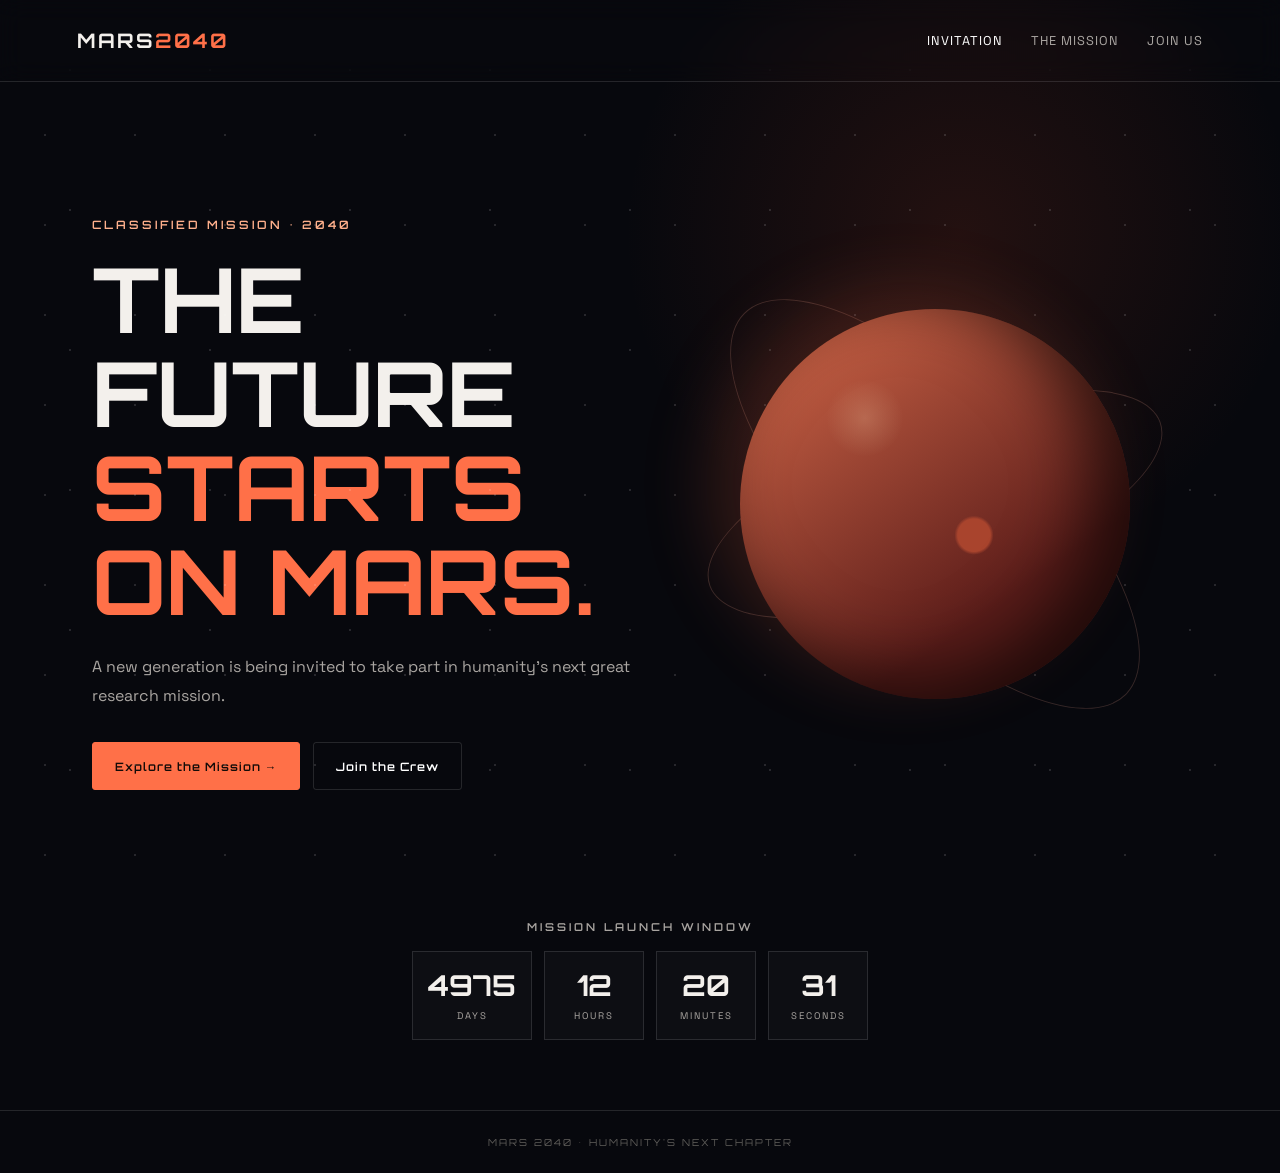
==== index.html @ 0d986674 "Add files via upload" ====
<!doctype html><html><head><meta charset='utf-8'><meta name='viewport' content='width=device-width,initial-scale=1'><title>MARS 2040</title><link rel='stylesheet' href='style.css'></head><body><header><a class='logo' href='index.html'>MARS<span>2040</span></a><nav><a class='active' href='index.html'>Invitation</a><a href='mission.html'>The Mission</a><a href='join.html'>Join Us</a></nav></header><main class='hero'><section><p class='eyebrow'>CLASSIFIED MISSION • 2040</p><h1>THE FUTURE<br><span>STARTS ON MARS.</span></h1><p class='intro'>A new generation is being invited to take part in humanity's next great research mission.</p><div class='actions'><a class='btn primary' href='mission.html'>Explore the Mission →</a><a class='btn ghost' href='join.html'>Join the Crew</a></div></section><div class='planet-wrap'><div class='orbit one'></div><div class='orbit two'></div><div class='planet'></div></div></main><section class='countdown-section'><p>MISSION LAUNCH WINDOW</p><div class='countdown'><div><b id='days'>000</b><small>DAYS</small></div><div><b id='hours'>00</b><small>HOURS</small></div><div><b id='minutes'>00</b><small>MINUTES</small></div><div><b id='seconds'>00</b><small>SECONDS</small></div></div></section><footer>MARS 2040 • HUMANITY'S NEXT CHAPTER</footer><script src='script.js'></script></body></html>
---- style.css ----
@import url('https://fonts.googleapis.com/css2?family=Orbitron:wght@400;600;700;800&family=Space+Grotesk:wght@400;500;600&display=swap');:root{--bg:#07080d;--text:#f3f0ec;--muted:#a9a5a1;--accent:#ff7048;--accent2:#ffb08c;--line:#ffffff1f;--panel:#11121bd1}*{box-sizing:border-box;margin:0;padding:0}body{min-height:100vh;color:var(--text);background:radial-gradient(circle at 75% 20%,#be412328,transparent 25%),var(--bg);font-family:'Space Grotesk',sans-serif}body:before{content:'';position:fixed;inset:0;background-image:radial-gradient(#fff 1px,transparent 1px),radial-gradient(#fff 1px,transparent 1px);background-size:90px 90px,140px 140px;opacity:.13;pointer-events:none}header{height:82px;display:flex;align-items:center;justify-content:space-between;padding:0 6vw;border-bottom:1px solid var(--line);backdrop-filter:blur(12px)}.logo{color:var(--text);text-decoration:none;font:700 1.25rem Orbitron;letter-spacing:2px}.logo span,h1 span,.page-title span{color:var(--accent)}nav{display:flex;gap:28px}nav a{color:var(--muted);text-decoration:none;font-size:.8rem;letter-spacing:1px;text-transform:uppercase}nav a.active,nav a:hover{color:white}.hero{min-height:calc(100vh - 82px);max-width:1250px;margin:auto;padding:55px 6vw 30px;display:grid;grid-template-columns:1.05fr .95fr;align-items:center;gap:30px}.eyebrow{color:var(--accent2);font:600 .72rem Orbitron;letter-spacing:3px;margin-bottom:20px}h1,.page-title{font-family:Orbitron;line-height:1.05}.hero h1{font-size:clamp(3rem,7vw,6.6rem)}.intro,.lead{color:var(--muted);line-height:1.8;max-width:570px;margin-top:25px}.actions{display:flex;gap:13px;margin-top:32px;flex-wrap:wrap}.btn{display:inline-flex;align-items:center;justify-content:center;min-height:48px;padding:0 22px;border-radius:3px;text-decoration:none;border:1px solid var(--line);cursor:pointer;font:600 .72rem Orbitron;letter-spacing:1px}.primary{color:#130b08;background:var(--accent);border-color:var(--accent)}.ghost{color:white;background:transparent}.planet-wrap{height:500px;position:relative;display:grid;place-items:center}.planet{width:min(390px,70vw);aspect-ratio:1;border-radius:50%;background:radial-gradient(circle at 32% 28%,#ffdcb433,transparent 10%),radial-gradient(circle at 60% 58%,#a9442d 0 5%,transparent 6%),linear-gradient(145deg,#d86b4b,#5c1d1a 72%);box-shadow:-30px -20px 70px #ff6a412e,inset -35px -20px 70px #000a;z-index:2;animation:float 5s ease-in-out infinite}.orbit{position:absolute;border:1px solid #ffb09c30;border-radius:50%}.one{width:480px;height:170px;transform:rotate(-20deg)}.two{width:540px;height:210px;transform:rotate(45deg)}.countdown-section{text-align:center;padding:20px 6vw 70px}.countdown-section>p{color:var(--muted);font:600 .68rem Orbitron;letter-spacing:3px}.countdown{display:flex;justify-content:center;gap:12px;margin-top:17px}.countdown div{min-width:100px;padding:15px;border:1px solid var(--line);background:#ffffff06}.countdown b{display:block;font:700 1.8rem Orbitron}.countdown small{color:var(--muted);font-size:.6rem;letter-spacing:2px}.page{max-width:1120px;margin:auto;padding:90px 6vw 100px;min-height:calc(100vh - 82px)}.page-title{font-size:clamp(2.7rem,6vw,5.2rem)}.cards{display:grid;grid-template-columns:repeat(3,1fr);gap:16px;margin:50px 0}.card,.form-card{border:1px solid var(--line);background:var(--panel);padding:28px}.icon{color:var(--accent);font-size:2rem;margin-bottom:22px}.card h2{font:1rem Orbitron;margin-bottom:12px}.card p{color:var(--muted);line-height:1.7;font-size:.9rem}.mission-grid{display:grid;grid-template-columns:1fr 1fr;gap:40px;margin-bottom:40px}.data-row{display:flex;justify-content:space-between;padding:17px 0;border-bottom:1px solid var(--line);color:var(--muted)}.data-row strong{color:white;font:700 .7rem Orbitron}.quote-box{padding:30px;border-left:2px solid var(--accent);background:#ff643c0a}.quote-box span{font:700 3rem Georgia;color:var(--accent)}.quote-box p{font-size:1.15rem;line-height:1.7}.join-page{display:grid;grid-template-columns:1fr .8fr;gap:70px;align-items:center}.form-card label{display:block;color:var(--muted);font-size:.78rem;margin-bottom:18px}input,select,textarea{width:100%;margin-top:8px;padding:13px 14px;color:white;background:#ffffff0a;border:1px solid var(--line);outline:none;font:.9rem 'Space Grotesk'}input:focus,select:focus,textarea:focus{border-color:var(--accent)}select option{background:#12131a}.full{width:100%}.form-message{min-height:22px;color:var(--accent2);font-size:.8rem;margin-top:13px;text-align:center}.mini-stats{display:flex;gap:25px;margin-top:35px;flex-wrap:wrap}.mini-stats span{color:var(--muted);font-size:.65rem;letter-spacing:1px}.mini-stats strong{display:block;color:var(--accent);font:700 1.4rem Orbitron;margin-bottom:5px}footer{text-align:center;color:#5f5d5a;font:.6rem Orbitron;letter-spacing:2px;padding:25px;border-top:1px solid var(--line)}@keyframes float{0%,100%{transform:translateY(0)}50%{transform:translateY(-13px)}}@media(max-width:800px){header{height:auto;padding:20px 6vw;gap:18px;flex-direction:column}nav{gap:14px;flex-wrap:wrap;justify-content:center}.hero,.join-page,.mission-grid{grid-template-columns:1fr}.hero{text-align:center;padding-top:65px}.intro{margin:auto}.actions{justify-content:center}.planet-wrap{height:380px}.planet{width:280px}.one{width:350px;height:130px}.two{width:400px;height:160px}.cards{grid-template-columns:1fr}.countdown div{min-width:70px;padding:12px 7px}.countdown b{font-size:1.15rem}}
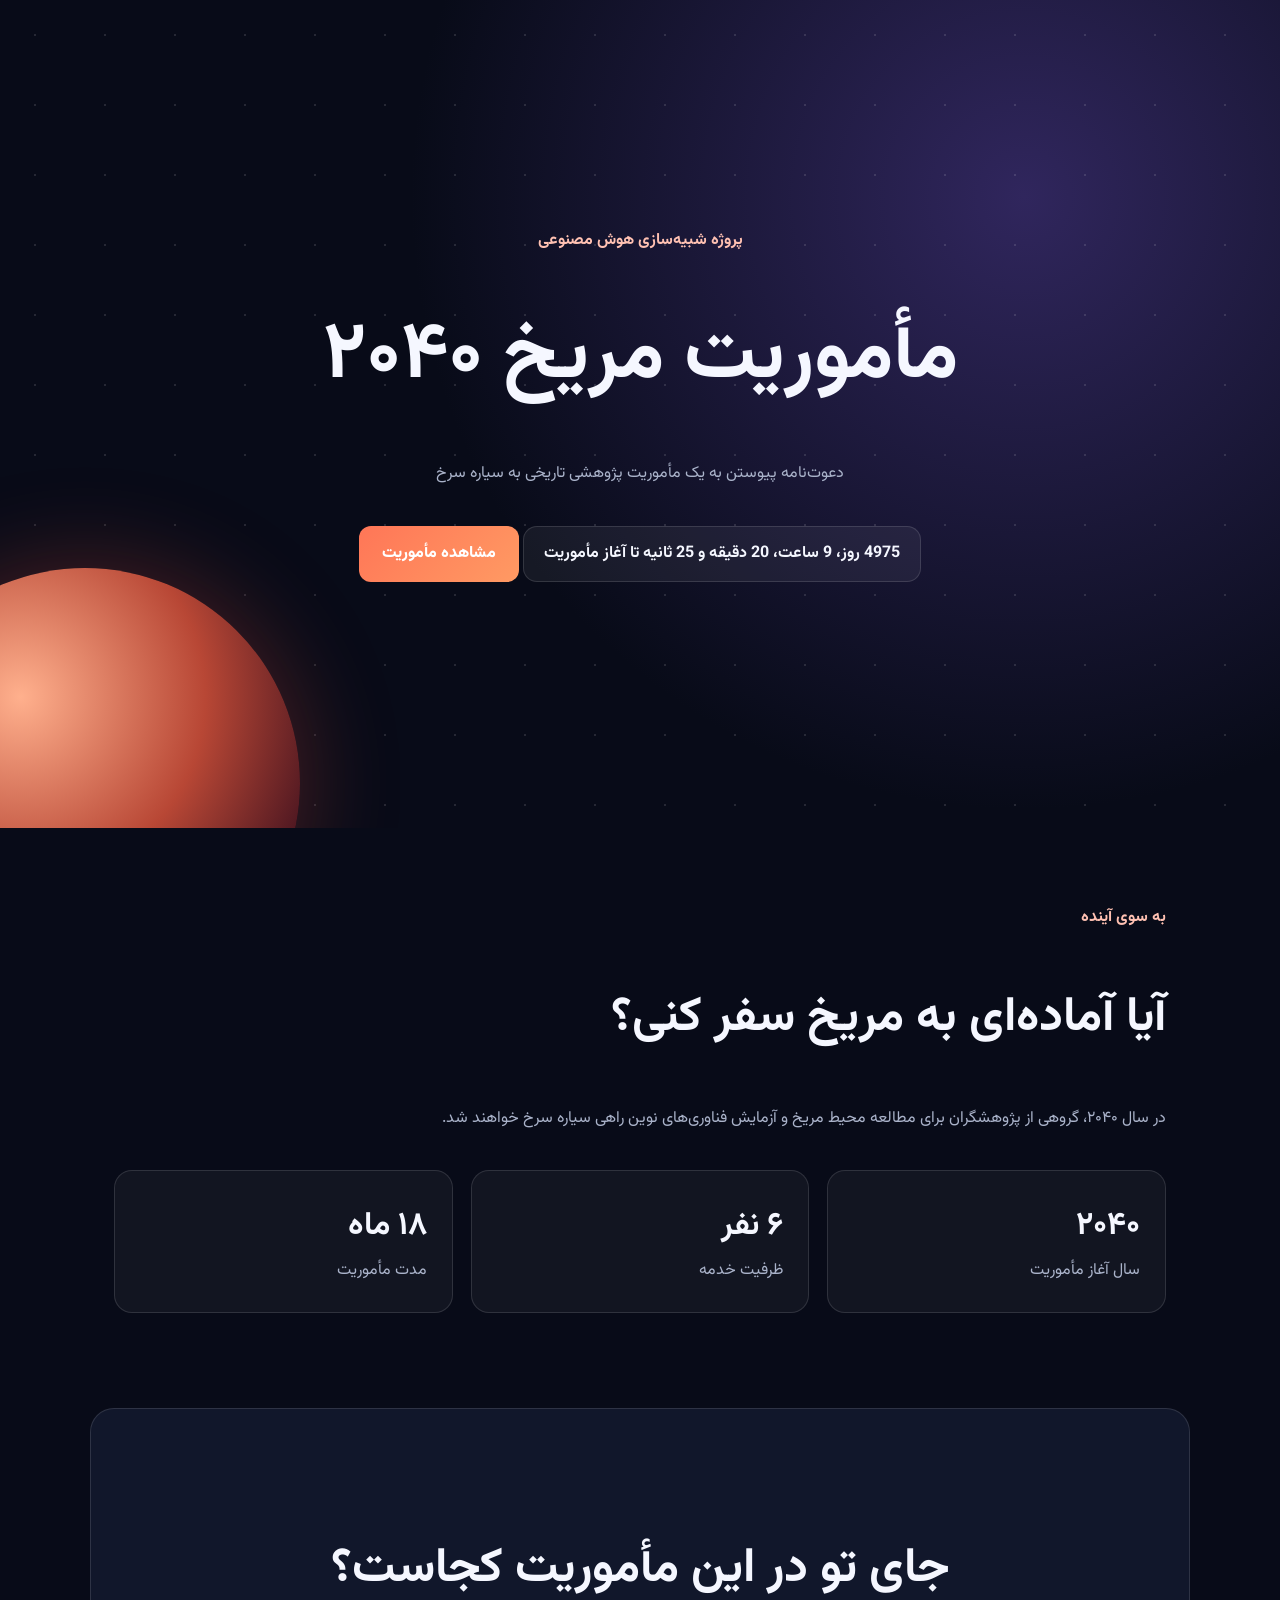
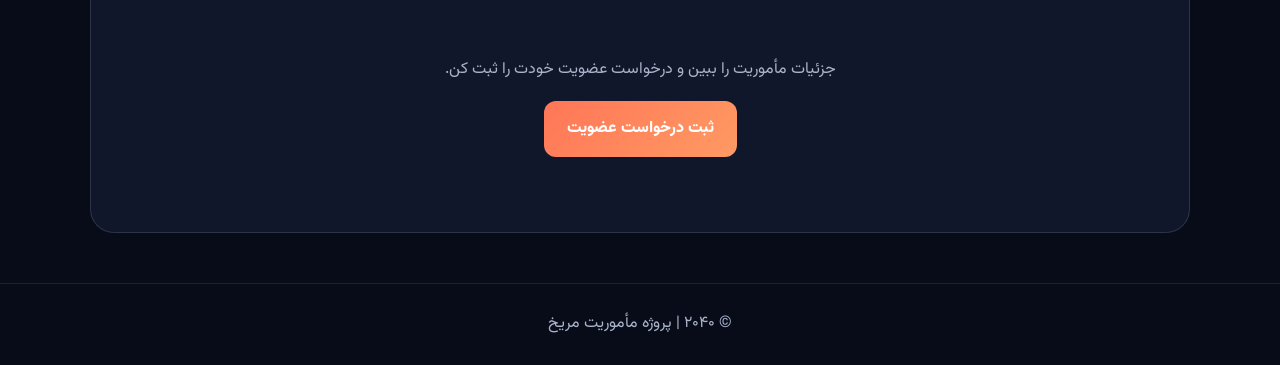
==== commit 80dc90b4: "Add files via upload" ====
--- a/index.html
+++ b/index.html
@@ -1 +1,23 @@
-<!doctype html><html><head><meta charset='utf-8'><meta name='viewport' content='width=device-width,initial-scale=1'><title>MARS 2040</title><link rel='stylesheet' href='style.css'></head><body><header><a class='logo' href='index.html'>MARS<span>2040</span></a><nav><a class='active' href='index.html'>Invitation</a><a href='mission.html'>The Mission</a><a href='join.html'>Join Us</a></nav></header><main class='hero'><section><p class='eyebrow'>CLASSIFIED MISSION • 2040</p><h1>THE FUTURE<br><span>STARTS ON MARS.</span></h1><p class='intro'>A new generation is being invited to take part in humanity's next great research mission.</p><div class='actions'><a class='btn primary' href='mission.html'>Explore the Mission →</a><a class='btn ghost' href='join.html'>Join the Crew</a></div></section><div class='planet-wrap'><div class='orbit one'></div><div class='orbit two'></div><div class='planet'></div></div></main><section class='countdown-section'><p>MISSION LAUNCH WINDOW</p><div class='countdown'><div><b id='days'>000</b><small>DAYS</small></div><div><b id='hours'>00</b><small>HOURS</small></div><div><b id='minutes'>00</b><small>MINUTES</small></div><div><b id='seconds'>00</b><small>SECONDS</small></div></div></section><footer>MARS 2040 • HUMANITY'S NEXT CHAPTER</footer><script src='script.js'></script></body></html>
+<!DOCTYPE html>
+<html lang="fa" dir="rtl">
+<head>
+<meta charset="UTF-8"><meta name="viewport" content="width=device-width, initial-scale=1.0">
+<title>مأموریت مریخ ۲۰۴۰</title><link rel="stylesheet" href="style.css">
+</head>
+<body>
+<header class="hero"><div class="planet"></div><div class="hero-content">
+<span class="badge">پروژه شبیه‌سازی هوش مصنوعی</span>
+<h1>مأموریت مریخ ۲۰۴۰</h1>
+<p>دعوت‌نامه پیوستن به یک مأموریت پژوهشی تاریخی به سیاره سرخ</p>
+<div id="countdown" class="countdown">در حال محاسبه...</div>
+<a class="btn" href="mission.html">مشاهده مأموریت</a>
+</div></header>
+<main>
+<section class="section"><span class="eyebrow">به سوی آینده</span>
+<h2>آیا آماده‌ای به مریخ سفر کنی؟</h2>
+<p>در سال ۲۰۴۰، گروهی از پژوهشگران برای مطالعه محیط مریخ و آزمایش فناوری‌های نوین راهی سیاره سرخ خواهند شد.</p>
+<div class="cards"><div class="card"><b>۲۰۴۰</b><span>سال آغاز مأموریت</span></div><div class="card"><b>۶ نفر</b><span>ظرفیت خدمه</span></div><div class="card"><b>۱۸ ماه</b><span>مدت مأموریت</span></div></div>
+</section>
+<section class="section callout"><h2>جای تو در این مأموریت کجاست؟</h2><p>جزئیات مأموریت را ببین و درخواست عضویت خودت را ثبت کن.</p><a class="btn" href="join.html">ثبت درخواست عضویت</a></section>
+</main><footer>© ۲۰۴۰ | پروژه مأموریت مریخ</footer><script src="script.js"></script>
+</body></html>
--- a/style.css
+++ b/style.css
@@ -1 +1,10 @@
-@import url('https://fonts.googleapis.com/css2?family=Orbitron:wght@400;600;700;800&family=Space+Grotesk:wght@400;500;600&display=swap');:root{--bg:#07080d;--text:#f3f0ec;--muted:#a9a5a1;--accent:#ff7048;--accent2:#ffb08c;--line:#ffffff1f;--panel:#11121bd1}*{box-sizing:border-box;margin:0;padding:0}body{min-height:100vh;color:var(--text);background:radial-gradient(circle at 75% 20%,#be412328,transparent 25%),var(--bg);font-family:'Space Grotesk',sans-serif}body:before{content:'';position:fixed;inset:0;background-image:radial-gradient(#fff 1px,transparent 1px),radial-gradient(#fff 1px,transparent 1px);background-size:90px 90px,140px 140px;opacity:.13;pointer-events:none}header{height:82px;display:flex;align-items:center;justify-content:space-between;padding:0 6vw;border-bottom:1px solid var(--line);backdrop-filter:blur(12px)}.logo{color:var(--text);text-decoration:none;font:700 1.25rem Orbitron;letter-spacing:2px}.logo span,h1 span,.page-title span{color:var(--accent)}nav{display:flex;gap:28px}nav a{color:var(--muted);text-decoration:none;font-size:.8rem;letter-spacing:1px;text-transform:uppercase}nav a.active,nav a:hover{color:white}.hero{min-height:calc(100vh - 82px);max-width:1250px;margin:auto;padding:55px 6vw 30px;display:grid;grid-template-columns:1.05fr .95fr;align-items:center;gap:30px}.eyebrow{color:var(--accent2);font:600 .72rem Orbitron;letter-spacing:3px;margin-bottom:20px}h1,.page-title{font-family:Orbitron;line-height:1.05}.hero h1{font-size:clamp(3rem,7vw,6.6rem)}.intro,.lead{color:var(--muted);line-height:1.8;max-width:570px;margin-top:25px}.actions{display:flex;gap:13px;margin-top:32px;flex-wrap:wrap}.btn{display:inline-flex;align-items:center;justify-content:center;min-height:48px;padding:0 22px;border-radius:3px;text-decoration:none;border:1px solid var(--line);cursor:pointer;font:600 .72rem Orbitron;letter-spacing:1px}.primary{color:#130b08;background:var(--accent);border-color:var(--accent)}.ghost{color:white;background:transparent}.planet-wrap{height:500px;position:relative;display:grid;place-items:center}.planet{width:min(390px,70vw);aspect-ratio:1;border-radius:50%;background:radial-gradient(circle at 32% 28%,#ffdcb433,transparent 10%),radial-gradient(circle at 60% 58%,#a9442d 0 5%,transparent 6%),linear-gradient(145deg,#d86b4b,#5c1d1a 72%);box-shadow:-30px -20px 70px #ff6a412e,inset -35px -20px 70px #000a;z-index:2;animation:float 5s ease-in-out infinite}.orbit{position:absolute;border:1px solid #ffb09c30;border-radius:50%}.one{width:480px;height:170px;transform:rotate(-20deg)}.two{width:540px;height:210px;transform:rotate(45deg)}.countdown-section{text-align:center;padding:20px 6vw 70px}.countdown-section>p{color:var(--muted);font:600 .68rem Orbitron;letter-spacing:3px}.countdown{display:flex;justify-content:center;gap:12px;margin-top:17px}.countdown div{min-width:100px;padding:15px;border:1px solid var(--line);background:#ffffff06}.countdown b{display:block;font:700 1.8rem Orbitron}.countdown small{color:var(--muted);font-size:.6rem;letter-spacing:2px}.page{max-width:1120px;margin:auto;padding:90px 6vw 100px;min-height:calc(100vh - 82px)}.page-title{font-size:clamp(2.7rem,6vw,5.2rem)}.cards{display:grid;grid-template-columns:repeat(3,1fr);gap:16px;margin:50px 0}.card,.form-card{border:1px solid var(--line);background:var(--panel);padding:28px}.icon{color:var(--accent);font-size:2rem;margin-bottom:22px}.card h2{font:1rem Orbitron;margin-bottom:12px}.card p{color:var(--muted);line-height:1.7;font-size:.9rem}.mission-grid{display:grid;grid-template-columns:1fr 1fr;gap:40px;margin-bottom:40px}.data-row{display:flex;justify-content:space-between;padding:17px 0;border-bottom:1px solid var(--line);color:var(--muted)}.data-row strong{color:white;font:700 .7rem Orbitron}.quote-box{padding:30px;border-left:2px solid var(--accent);background:#ff643c0a}.quote-box span{font:700 3rem Georgia;color:var(--accent)}.quote-box p{font-size:1.15rem;line-height:1.7}.join-page{display:grid;grid-template-columns:1fr .8fr;gap:70px;align-items:center}.form-card label{display:block;color:var(--muted);font-size:.78rem;margin-bottom:18px}input,select,textarea{width:100%;margin-top:8px;padding:13px 14px;color:white;background:#ffffff0a;border:1px solid var(--line);outline:none;font:.9rem 'Space Grotesk'}input:focus,select:focus,textarea:focus{border-color:var(--accent)}select option{background:#12131a}.full{width:100%}.form-message{min-height:22px;color:var(--accent2);font-size:.8rem;margin-top:13px;text-align:center}.mini-stats{display:flex;gap:25px;margin-top:35px;flex-wrap:wrap}.mini-stats span{color:var(--muted);font-size:.65rem;letter-spacing:1px}.mini-stats strong{display:block;color:var(--accent);font:700 1.4rem Orbitron;margin-bottom:5px}footer{text-align:center;color:#5f5d5a;font:.6rem Orbitron;letter-spacing:2px;padding:25px;border-top:1px solid var(--line)}@keyframes float{0%,100%{transform:translateY(0)}50%{transform:translateY(-13px)}}@media(max-width:800px){header{height:auto;padding:20px 6vw;gap:18px;flex-direction:column}nav{gap:14px;flex-wrap:wrap;justify-content:center}.hero,.join-page,.mission-grid{grid-template-columns:1fr}.hero{text-align:center;padding-top:65px}.intro{margin:auto}.actions{justify-content:center}.planet-wrap{height:380px}.planet{width:280px}.one{width:350px;height:130px}.two{width:400px;height:160px}.cards{grid-template-columns:1fr}.countdown div{min-width:70px;padding:12px 7px}.countdown b{font-size:1.15rem}}
+@import url('https://fonts.googleapis.com/css2?family=Vazirmatn:wght@400;500;600;700;800&display=swap');
+*{box-sizing:border-box}body{margin:0;font-family:Vazirmatn,Tahoma,sans-serif;background:radial-gradient(circle at 80% 10%,#30265d,transparent 30%),#080b18;color:#f5f7ff;line-height:1.9}a{color:inherit;text-decoration:none}
+.nav{max-width:1100px;margin:auto;padding:22px 24px;display:flex;justify-content:space-between;gap:20px}.nav>a{font-weight:800}.nav div{display:flex;gap:20px;color:#aab3ca}
+.hero{min-height:92vh;position:relative;overflow:hidden;display:grid;place-items:center;text-align:center;padding:70px 20px}.hero:before{content:"";position:absolute;inset:0;background-image:radial-gradient(circle,white 1px,transparent 1px);background-size:70px 70px;opacity:.12}.hero-content{position:relative;z-index:2;max-width:850px}
+.planet{position:absolute;width:430px;height:430px;border-radius:50%;left:-130px;bottom:-170px;background:radial-gradient(circle at 35% 30%,#ffb08d,#b84735 45%,#4e1721 75%);box-shadow:0 0 100px rgba(255,90,65,.28)}
+h1{font-size:clamp(2.4rem,7vw,5rem);line-height:1.2}h2{font-size:clamp(1.8rem,4vw,3rem)}p{color:#aab3ca}.badge,.eyebrow{color:#ffc1b2;font-weight:700}.countdown{display:inline-block;margin:20px 0;padding:12px 20px;border:1px solid #ffffff20;border-radius:14px;background:#ffffff0f;font-weight:700}
+.btn{display:inline-block;border:0;border-radius:12px;padding:13px 23px;background:linear-gradient(135deg,#ff7657,#ff9a63);color:white;font:inherit;font-weight:800;cursor:pointer}.section{max-width:1100px;margin:auto;padding:75px 24px}.page{min-height:75vh}
+.cards,.mission-grid,.stats{display:grid;grid-template-columns:repeat(3,1fr);gap:18px;margin-top:35px}.mission-grid{grid-template-columns:repeat(2,1fr)}.card,.stats>div{background:#ffffff0b;border:1px solid #ffffff1f;border-radius:18px;padding:25px}.card b{display:block;font-size:2rem}.card span,.stats span{color:#aab3ca}.callout{text-align:center;margin:20px auto 50px;border:1px solid #ffffff1f;border-radius:24px;background:#11172b}
+.stats{margin:45px 0}.stats b{display:block;font-size:1.15rem}form{max-width:700px;margin-top:30px}label{display:block;margin:18px 0;font-weight:700}input,textarea{display:block;width:100%;margin-top:8px;padding:14px;border:1px solid #ffffff20;border-radius:12px;background:#171e36;color:white;font:inherit}button{border:0}.message{font-weight:700}
+footer{border-top:1px solid #ffffff18;text-align:center;padding:25px;color:#aab3ca}@media(max-width:700px){.nav div{gap:10px;font-size:.9rem}.cards,.mission-grid,.stats{grid-template-columns:1fr}.section{padding:55px 18px}.planet{width:300px;height:300px;left:-150px;bottom:-120px}}
